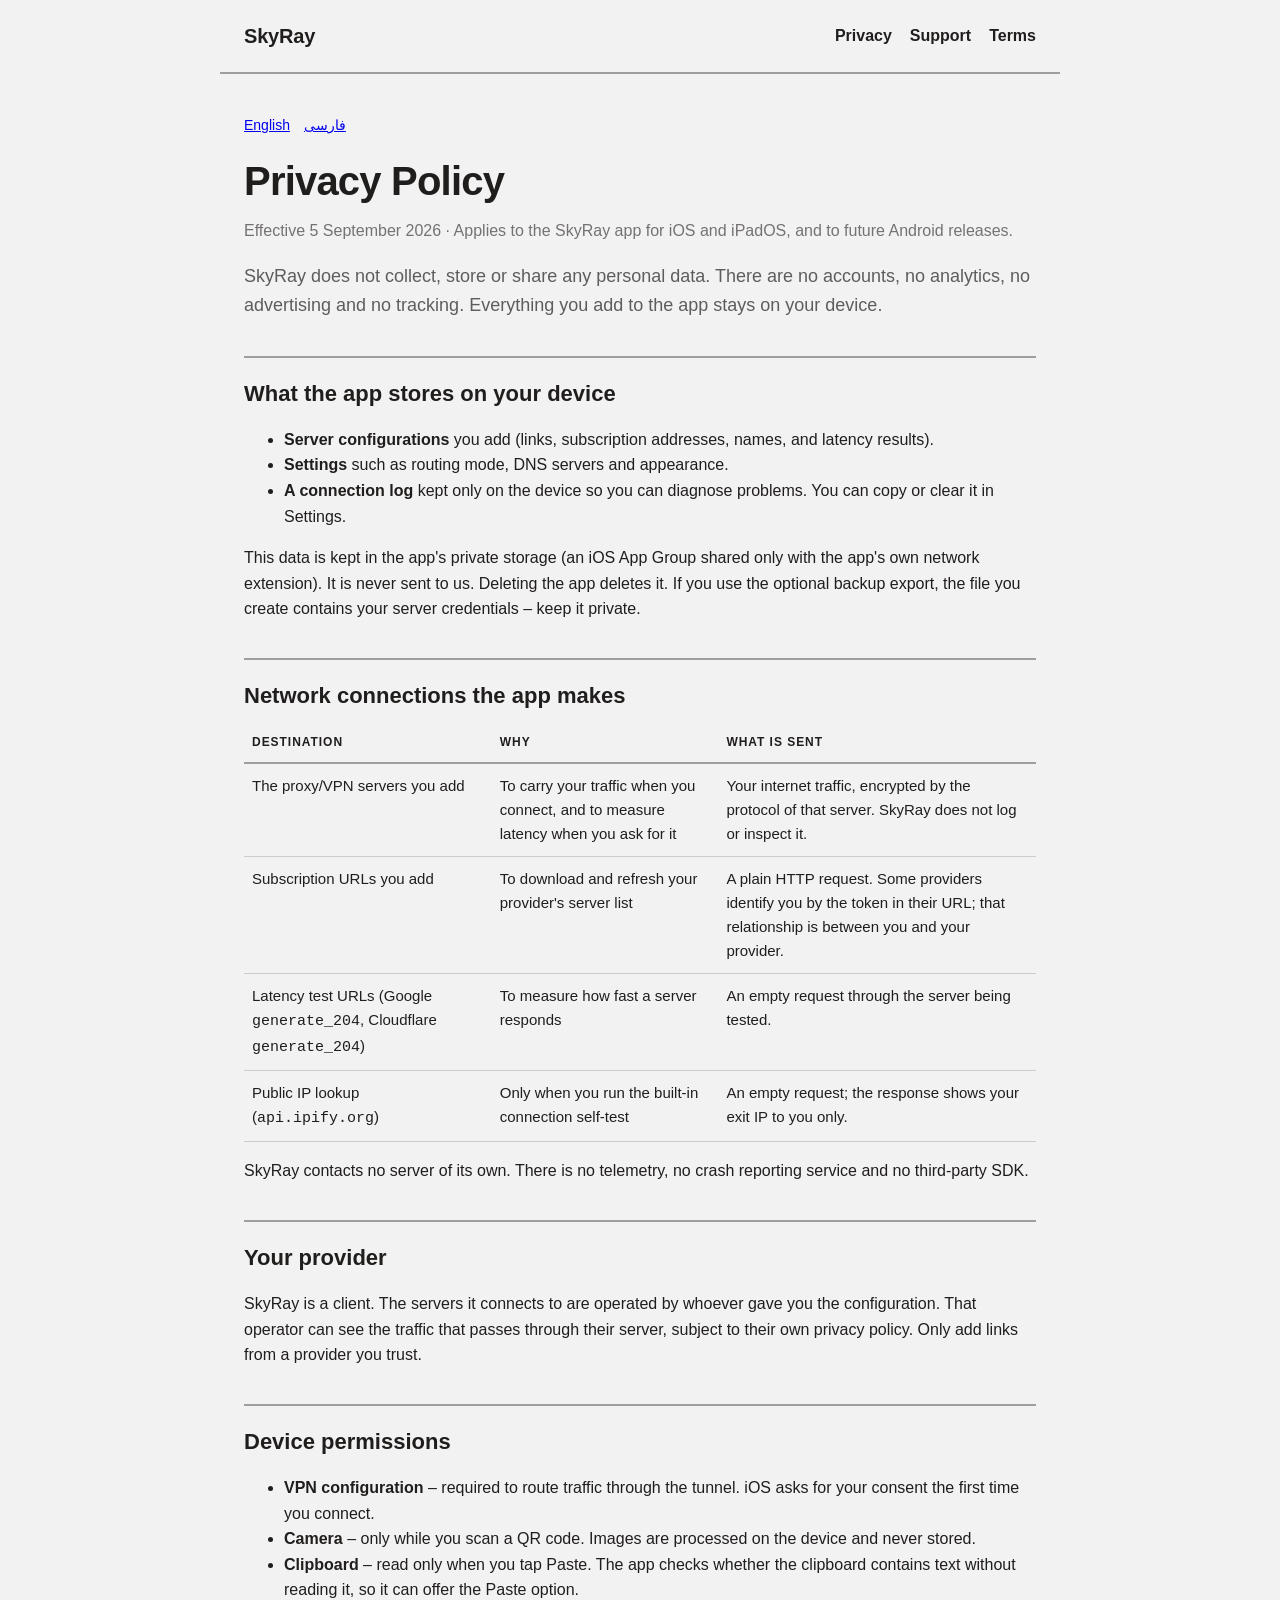
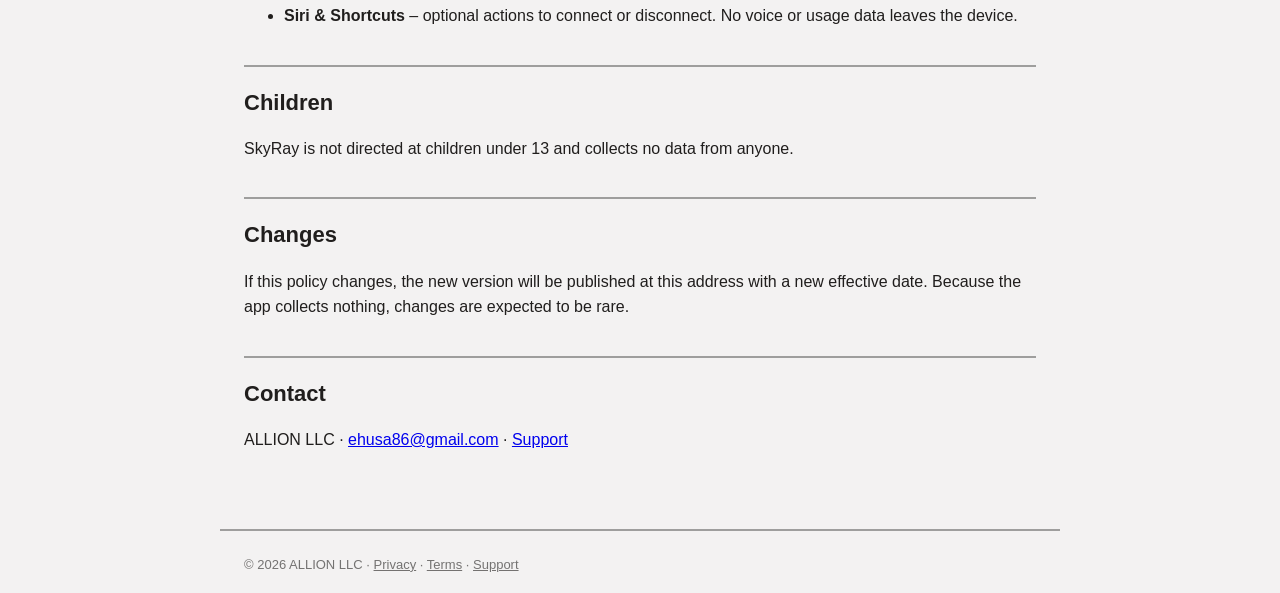
==== privacy.html @ 04164a86 "SkyRay public site: privacy policy (en/fa), support, terms Co-Authored-By: Claude Fable 5.1 <noreply" ====
<!DOCTYPE html>
<html lang="en">
<head>
<meta charset="utf-8"><meta name="viewport" content="width=device-width, initial-scale=1">
<title>SkyRay – Privacy Policy</title>
<link rel="stylesheet" href="style.css">
</head>
<body>
<header><span class="brand">SkyRay</span><nav><a href="privacy.html">Privacy</a><a href="support.html">Support</a><a href="terms.html">Terms</a></nav></header>
<main>
<p class="lang"><a href="privacy.html">English</a><a href="privacy-fa.html">فارسی</a></p>
<h1>Privacy Policy</h1>
<p class="muted">Effective 5 September 2026 · Applies to the SkyRay app for iOS and iPadOS, and to future Android releases.</p>

<p class="lead">SkyRay does not collect, store or share any personal data. There are no accounts, no analytics, no advertising and no tracking. Everything you add to the app stays on your device.</p>

<h2>What the app stores on your device</h2>
<ul>
<li><strong>Server configurations</strong> you add (links, subscription addresses, names, and latency results).</li>
<li><strong>Settings</strong> such as routing mode, DNS servers and appearance.</li>
<li><strong>A connection log</strong> kept only on the device so you can diagnose problems. You can copy or clear it in Settings.</li>
</ul>
<p>This data is kept in the app's private storage (an iOS App Group shared only with the app's own network extension). It is never sent to us. Deleting the app deletes it. If you use the optional backup export, the file you create contains your server credentials – keep it private.</p>

<h2>Network connections the app makes</h2>
<table>
<tr><th>Destination</th><th>Why</th><th>What is sent</th></tr>
<tr><td>The proxy/VPN servers you add</td><td>To carry your traffic when you connect, and to measure latency when you ask for it</td><td>Your internet traffic, encrypted by the protocol of that server. SkyRay does not log or inspect it.</td></tr>
<tr><td>Subscription URLs you add</td><td>To download and refresh your provider's server list</td><td>A plain HTTP request. Some providers identify you by the token in their URL; that relationship is between you and your provider.</td></tr>
<tr><td>Latency test URLs (Google <code>generate_204</code>, Cloudflare <code>generate_204</code>)</td><td>To measure how fast a server responds</td><td>An empty request through the server being tested.</td></tr>
<tr><td>Public IP lookup (<code>api.ipify.org</code>)</td><td>Only when you run the built-in connection self-test</td><td>An empty request; the response shows your exit IP to you only.</td></tr>
</table>
<p>SkyRay contacts no server of its own. There is no telemetry, no crash reporting service and no third-party SDK.</p>

<h2>Your provider</h2>
<p>SkyRay is a client. The servers it connects to are operated by whoever gave you the configuration. That operator can see the traffic that passes through their server, subject to their own privacy policy. Only add links from a provider you trust.</p>

<h2>Device permissions</h2>
<ul>
<li><strong>VPN configuration</strong> – required to route traffic through the tunnel. iOS asks for your consent the first time you connect.</li>
<li><strong>Camera</strong> – only while you scan a QR code. Images are processed on the device and never stored.</li>
<li><strong>Clipboard</strong> – read only when you tap Paste. The app checks whether the clipboard contains text without reading it, so it can offer the Paste option.</li>
<li><strong>Siri &amp; Shortcuts</strong> – optional actions to connect or disconnect. No voice or usage data leaves the device.</li>
</ul>

<h2>Children</h2>
<p>SkyRay is not directed at children under 13 and collects no data from anyone.</p>

<h2>Changes</h2>
<p>If this policy changes, the new version will be published at this address with a new effective date. Because the app collects nothing, changes are expected to be rare.</p>

<h2>Contact</h2>
<p>ALLION LLC · <a href="mailto:ehusa86@gmail.com">ehusa86@gmail.com</a> · <a href="support.html">Support</a></p>
</main>
<footer>© 2026 ALLION LLC · <a href="privacy.html">Privacy</a> · <a href="terms.html">Terms</a> · <a href="support.html">Support</a></footer>
</body>
</html>
---- style.css ----
:root{--bg:#f3f2f2;--ink:#201e1d;--accent:#ec3013;--primary:#8013EC;--rule:rgba(32,30,29,.4)}
*{box-sizing:border-box}body{margin:0;background:var(--bg);color:var(--ink);font:16px/1.6 -apple-system,BlinkMacSystemFont,"Segoe UI",Roboto,Helvetica,Arial,sans-serif}
header{display:flex;align-items:center;justify-content:space-between;padding:20px 24px;border-bottom:2px solid var(--rule);max-width:840px;margin:0 auto}
.brand{font-weight:800;font-size:20px;letter-spacing:-.01em}nav a{margin-left:18px;color:var(--ink);text-decoration:none;font-weight:600}nav a:hover{color:var(--accent)}
main{max-width:840px;margin:0 auto;padding:40px 24px 60px}h1{font-size:40px;line-height:1.05;letter-spacing:-.02em;margin:0 0 16px}h2{font-size:22px;margin:36px 0 10px;padding-top:18px;border-top:2px solid var(--rule)}
.lead{font-size:18px;color:rgba(32,30,29,.7)}.btn{display:inline-block;background:var(--primary);color:#f3f2f2;padding:14px 20px;text-decoration:none;font-weight:800;margin:8px 8px 0 0}.btn.secondary{background:none;color:var(--ink);border:1px solid var(--rule)}
footer{max-width:840px;margin:0 auto;padding:24px;border-top:2px solid var(--rule);font-size:13px;color:rgba(32,30,29,.6)}footer a{color:inherit}
table{border-collapse:collapse;width:100%;font-size:15px}th,td{text-align:left;padding:10px 8px;border-bottom:1px solid rgba(32,30,29,.18);vertical-align:top}th{font-size:12px;letter-spacing:.08em;text-transform:uppercase;border-bottom:2px solid var(--rule)}
.muted{color:rgba(32,30,29,.6)}.lang{font-size:14px;margin:0 0 24px}.lang a{margin-right:14px}
[dir=rtl] th,[dir=rtl] td{text-align:right}[dir=rtl] nav a{margin-left:0;margin-right:18px}
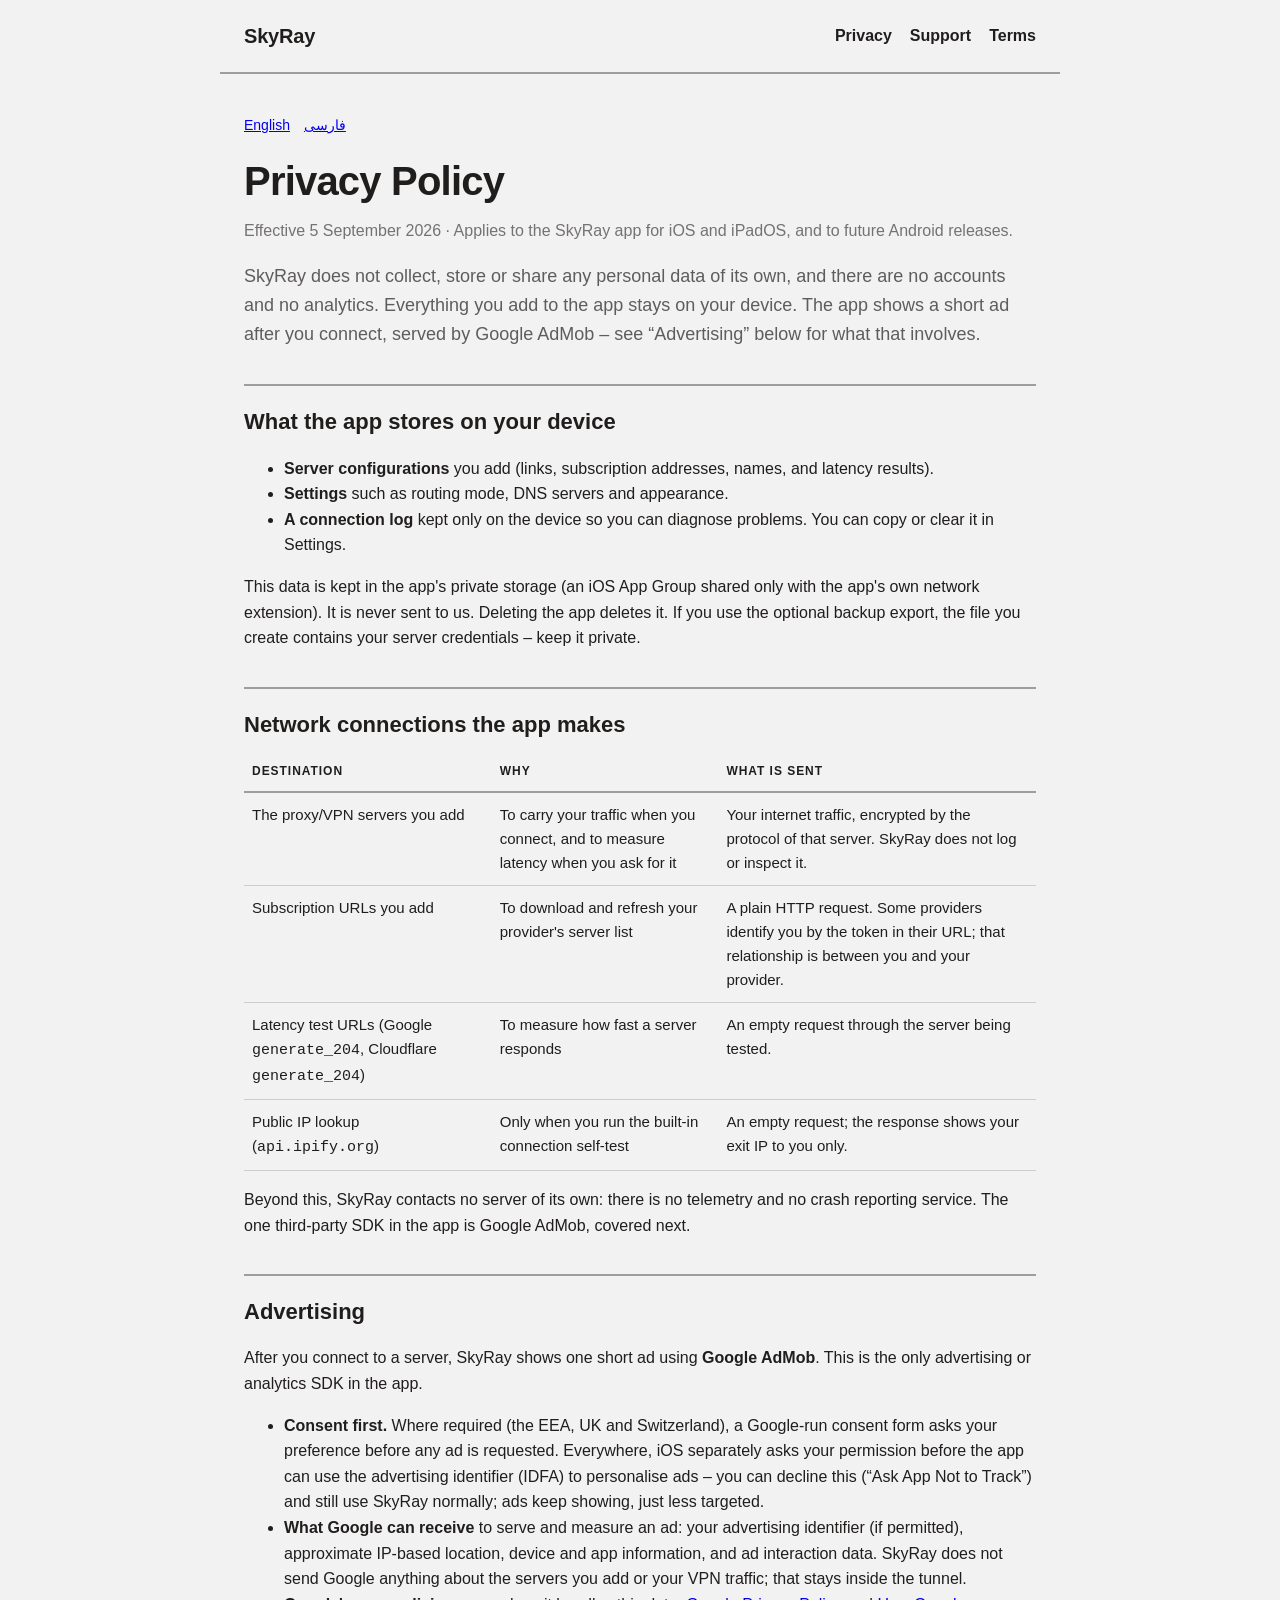
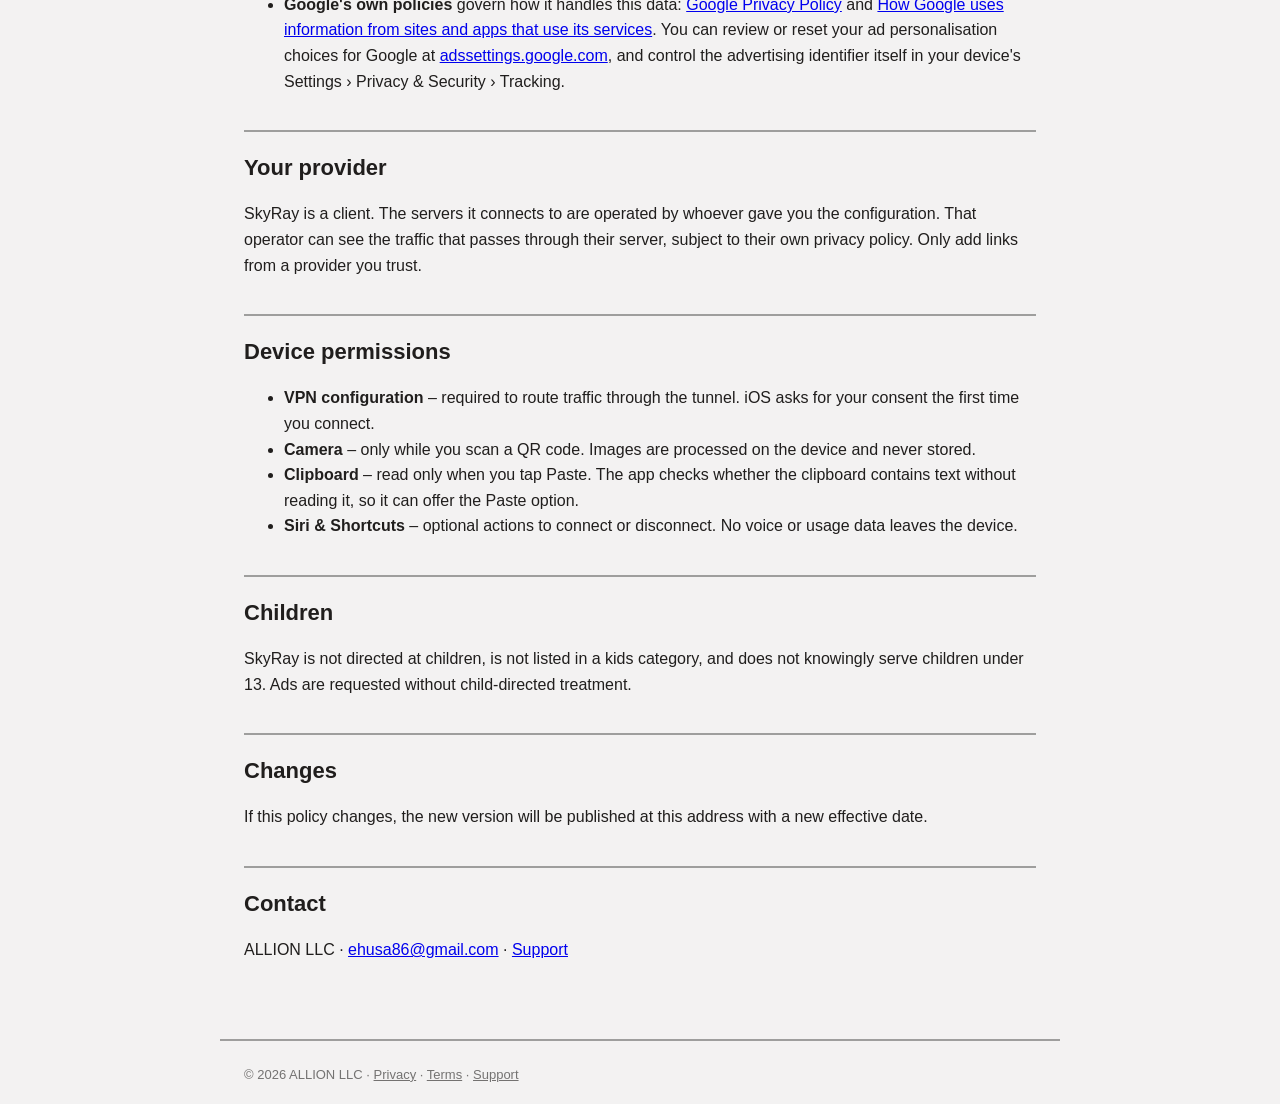
==== commit 48b1e6fb: "Disclose Google AdMob advertising in the privacy policy (en/fa) SkyRay 1.0.0 shows a rewarded-inters" ====
--- a/privacy.html
+++ b/privacy.html
@@ -12,7 +12,7 @@
 <h1>Privacy Policy</h1>
 <p class="muted">Effective 5 September 2026 · Applies to the SkyRay app for iOS and iPadOS, and to future Android releases.</p>
 
-<p class="lead">SkyRay does not collect, store or share any personal data. There are no accounts, no analytics, no advertising and no tracking. Everything you add to the app stays on your device.</p>
+<p class="lead">SkyRay does not collect, store or share any personal data of its own, and there are no accounts and no analytics. Everything you add to the app stays on your device. The app shows a short ad after you connect, served by Google AdMob &ndash; see &ldquo;Advertising&rdquo; below for what that involves.</p>
 
 <h2>What the app stores on your device</h2>
 <ul>
@@ -30,7 +30,15 @@
 <tr><td>Latency test URLs (Google <code>generate_204</code>, Cloudflare <code>generate_204</code>)</td><td>To measure how fast a server responds</td><td>An empty request through the server being tested.</td></tr>
 <tr><td>Public IP lookup (<code>api.ipify.org</code>)</td><td>Only when you run the built-in connection self-test</td><td>An empty request; the response shows your exit IP to you only.</td></tr>
 </table>
-<p>SkyRay contacts no server of its own. There is no telemetry, no crash reporting service and no third-party SDK.</p>
+<p>Beyond this, SkyRay contacts no server of its own: there is no telemetry and no crash reporting service. The one third-party SDK in the app is Google AdMob, covered next.</p>
+
+<h2>Advertising</h2>
+<p>After you connect to a server, SkyRay shows one short ad using <strong>Google AdMob</strong>. This is the only advertising or analytics SDK in the app.</p>
+<ul>
+<li><strong>Consent first.</strong> Where required (the EEA, UK and Switzerland), a Google-run consent form asks your preference before any ad is requested. Everywhere, iOS separately asks your permission before the app can use the advertising identifier (IDFA) to personalise ads &ndash; you can decline this (&ldquo;Ask App Not to Track&rdquo;) and still use SkyRay normally; ads keep showing, just less targeted.</li>
+<li><strong>What Google can receive</strong> to serve and measure an ad: your advertising identifier (if permitted), approximate IP-based location, device and app information, and ad interaction data. SkyRay does not send Google anything about the servers you add or your VPN traffic; that stays inside the tunnel.</li>
+<li><strong>Google's own policies</strong> govern how it handles this data: <a href="https://policies.google.com/privacy">Google Privacy Policy</a> and <a href="https://policies.google.com/technologies/ads">How Google uses information from sites and apps that use its services</a>. You can review or reset your ad personalisation choices for Google at <a href="https://adssettings.google.com">adssettings.google.com</a>, and control the advertising identifier itself in your device's Settings &rsaquo; Privacy &amp; Security &rsaquo; Tracking.</li>
+</ul>
 
 <h2>Your provider</h2>
 <p>SkyRay is a client. The servers it connects to are operated by whoever gave you the configuration. That operator can see the traffic that passes through their server, subject to their own privacy policy. Only add links from a provider you trust.</p>
@@ -44,10 +52,10 @@
 </ul>
 
 <h2>Children</h2>
-<p>SkyRay is not directed at children under 13 and collects no data from anyone.</p>
+<p>SkyRay is not directed at children, is not listed in a kids category, and does not knowingly serve children under 13. Ads are requested without child-directed treatment.</p>
 
 <h2>Changes</h2>
-<p>If this policy changes, the new version will be published at this address with a new effective date. Because the app collects nothing, changes are expected to be rare.</p>
+<p>If this policy changes, the new version will be published at this address with a new effective date.</p>
 
 <h2>Contact</h2>
 <p>ALLION LLC · <a href="mailto:ehusa86@gmail.com">ehusa86@gmail.com</a> · <a href="support.html">Support</a></p>
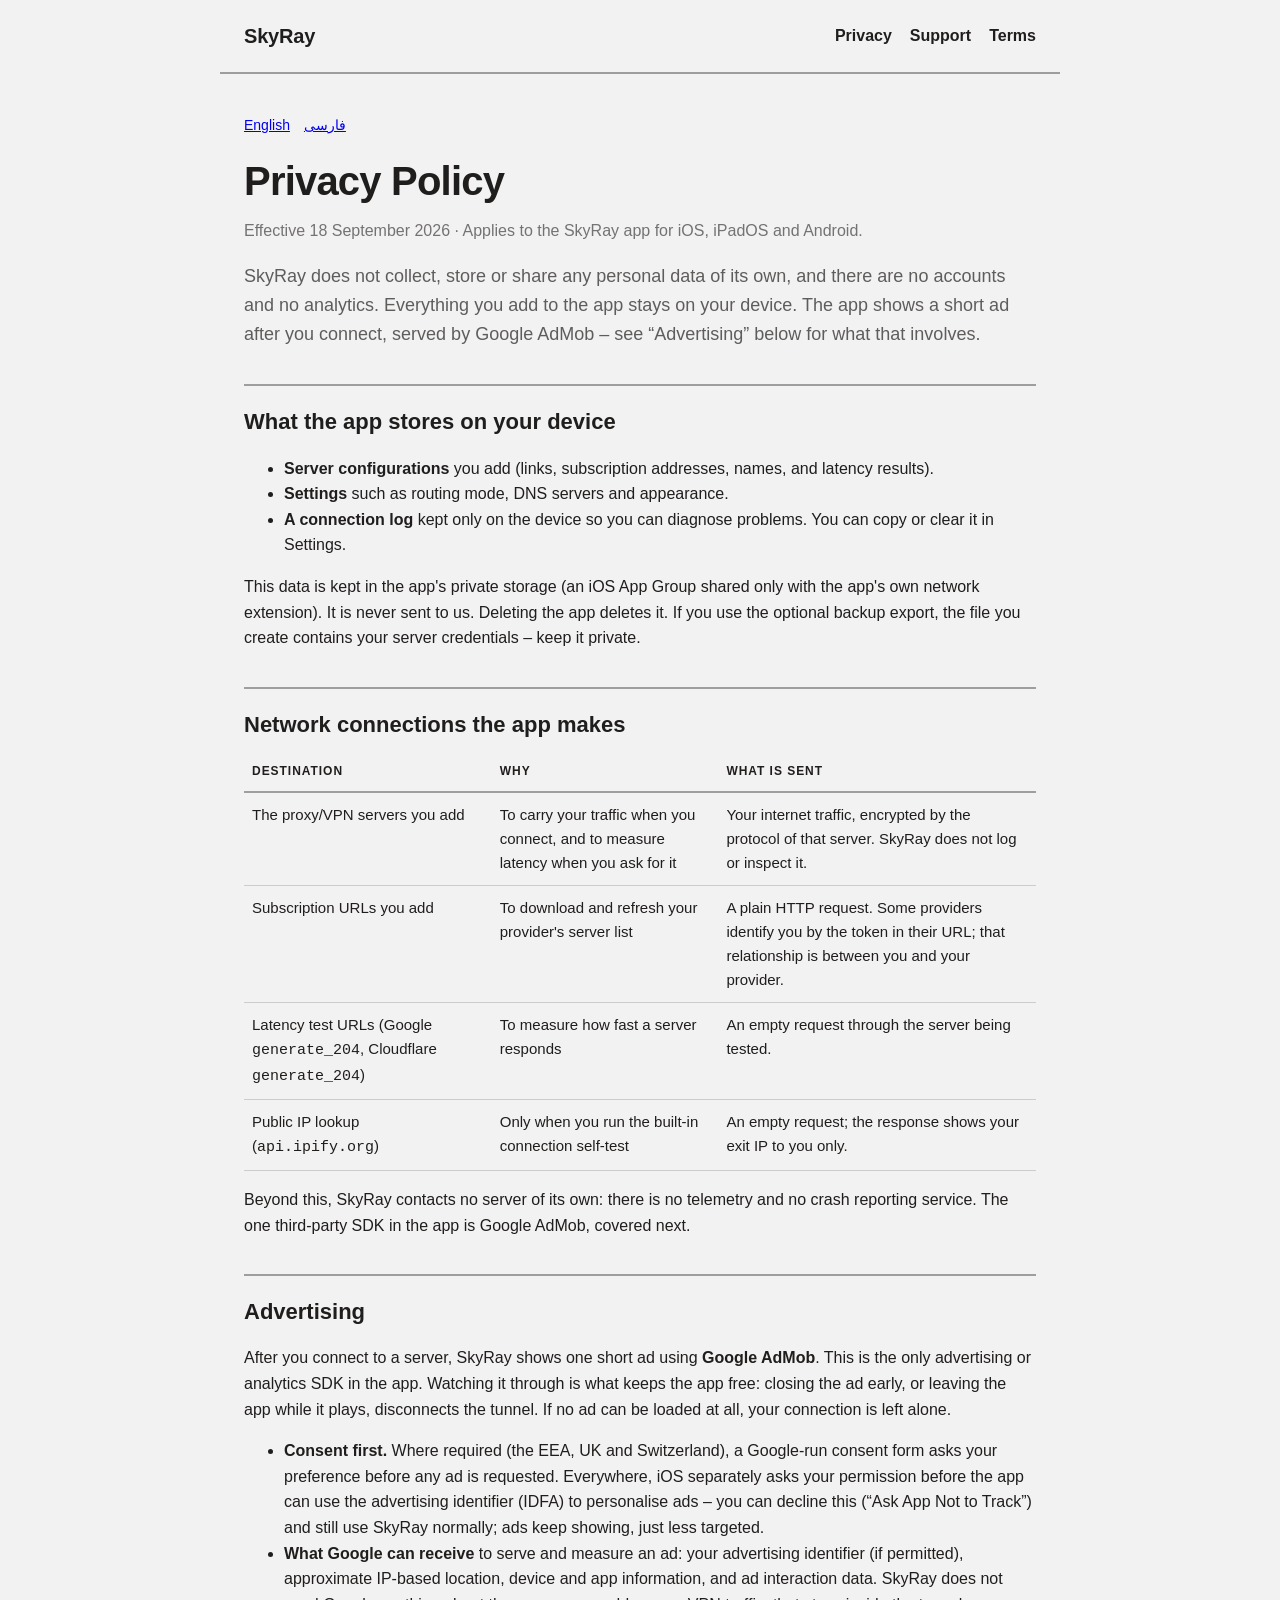
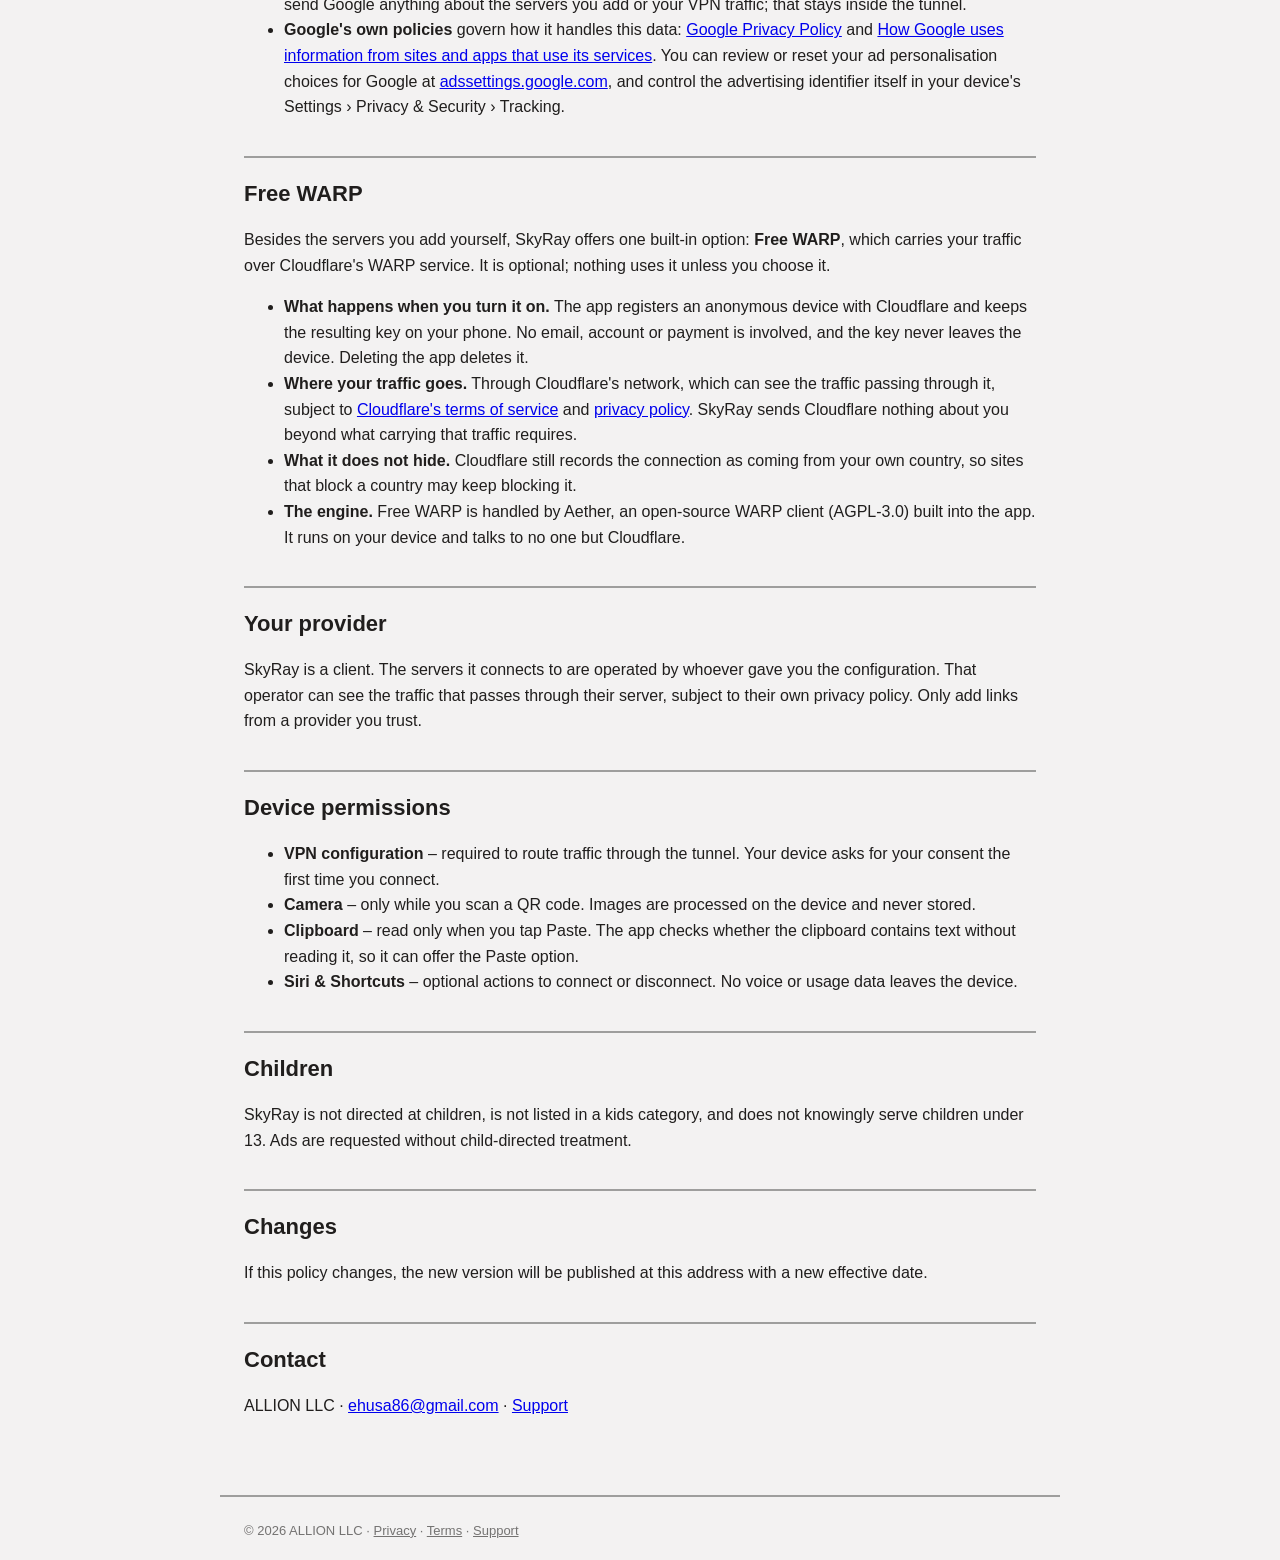
==== commit 08ac7fd3: "Cover Free WARP and what the ad now costs The app carries traffic over Cloudflare's WARP when the us" ====
--- a/privacy.html
+++ b/privacy.html
@@ -10,7 +10,7 @@
 <main>
 <p class="lang"><a href="privacy.html">English</a><a href="privacy-fa.html">فارسی</a></p>
 <h1>Privacy Policy</h1>
-<p class="muted">Effective 5 September 2026 · Applies to the SkyRay app for iOS and iPadOS, and to future Android releases.</p>
+<p class="muted">Effective 18 September 2026 · Applies to the SkyRay app for iOS, iPadOS and Android.</p>
 
 <p class="lead">SkyRay does not collect, store or share any personal data of its own, and there are no accounts and no analytics. Everything you add to the app stays on your device. The app shows a short ad after you connect, served by Google AdMob &ndash; see &ldquo;Advertising&rdquo; below for what that involves.</p>
 
@@ -33,11 +33,20 @@
 <p>Beyond this, SkyRay contacts no server of its own: there is no telemetry and no crash reporting service. The one third-party SDK in the app is Google AdMob, covered next.</p>
 
 <h2>Advertising</h2>
-<p>After you connect to a server, SkyRay shows one short ad using <strong>Google AdMob</strong>. This is the only advertising or analytics SDK in the app.</p>
+<p>After you connect to a server, SkyRay shows one short ad using <strong>Google AdMob</strong>. This is the only advertising or analytics SDK in the app. Watching it through is what keeps the app free: closing the ad early, or leaving the app while it plays, disconnects the tunnel. If no ad can be loaded at all, your connection is left alone.</p>
 <ul>
 <li><strong>Consent first.</strong> Where required (the EEA, UK and Switzerland), a Google-run consent form asks your preference before any ad is requested. Everywhere, iOS separately asks your permission before the app can use the advertising identifier (IDFA) to personalise ads &ndash; you can decline this (&ldquo;Ask App Not to Track&rdquo;) and still use SkyRay normally; ads keep showing, just less targeted.</li>
 <li><strong>What Google can receive</strong> to serve and measure an ad: your advertising identifier (if permitted), approximate IP-based location, device and app information, and ad interaction data. SkyRay does not send Google anything about the servers you add or your VPN traffic; that stays inside the tunnel.</li>
 <li><strong>Google's own policies</strong> govern how it handles this data: <a href="https://policies.google.com/privacy">Google Privacy Policy</a> and <a href="https://policies.google.com/technologies/ads">How Google uses information from sites and apps that use its services</a>. You can review or reset your ad personalisation choices for Google at <a href="https://adssettings.google.com">adssettings.google.com</a>, and control the advertising identifier itself in your device's Settings &rsaquo; Privacy &amp; Security &rsaquo; Tracking.</li>
+</ul>
+
+<h2>Free WARP</h2>
+<p>Besides the servers you add yourself, SkyRay offers one built-in option: <strong>Free WARP</strong>, which carries your traffic over Cloudflare's WARP service. It is optional; nothing uses it unless you choose it.</p>
+<ul>
+<li><strong>What happens when you turn it on.</strong> The app registers an anonymous device with Cloudflare and keeps the resulting key on your phone. No email, account or payment is involved, and the key never leaves the device. Deleting the app deletes it.</li>
+<li><strong>Where your traffic goes.</strong> Through Cloudflare's network, which can see the traffic passing through it, subject to <a href="https://www.cloudflare.com/application/terms/">Cloudflare's terms of service</a> and <a href="https://www.cloudflare.com/application/privacypolicy/">privacy policy</a>. SkyRay sends Cloudflare nothing about you beyond what carrying that traffic requires.</li>
+<li><strong>What it does not hide.</strong> Cloudflare still records the connection as coming from your own country, so sites that block a country may keep blocking it.</li>
+<li><strong>The engine.</strong> Free WARP is handled by Aether, an open-source WARP client (AGPL-3.0) built into the app. It runs on your device and talks to no one but Cloudflare.</li>
 </ul>
 
 <h2>Your provider</h2>
@@ -45,7 +54,7 @@
 
 <h2>Device permissions</h2>
 <ul>
-<li><strong>VPN configuration</strong> – required to route traffic through the tunnel. iOS asks for your consent the first time you connect.</li>
+<li><strong>VPN configuration</strong> – required to route traffic through the tunnel. Your device asks for your consent the first time you connect.</li>
 <li><strong>Camera</strong> – only while you scan a QR code. Images are processed on the device and never stored.</li>
 <li><strong>Clipboard</strong> – read only when you tap Paste. The app checks whether the clipboard contains text without reading it, so it can offer the Paste option.</li>
 <li><strong>Siri &amp; Shortcuts</strong> – optional actions to connect or disconnect. No voice or usage data leaves the device.</li>
